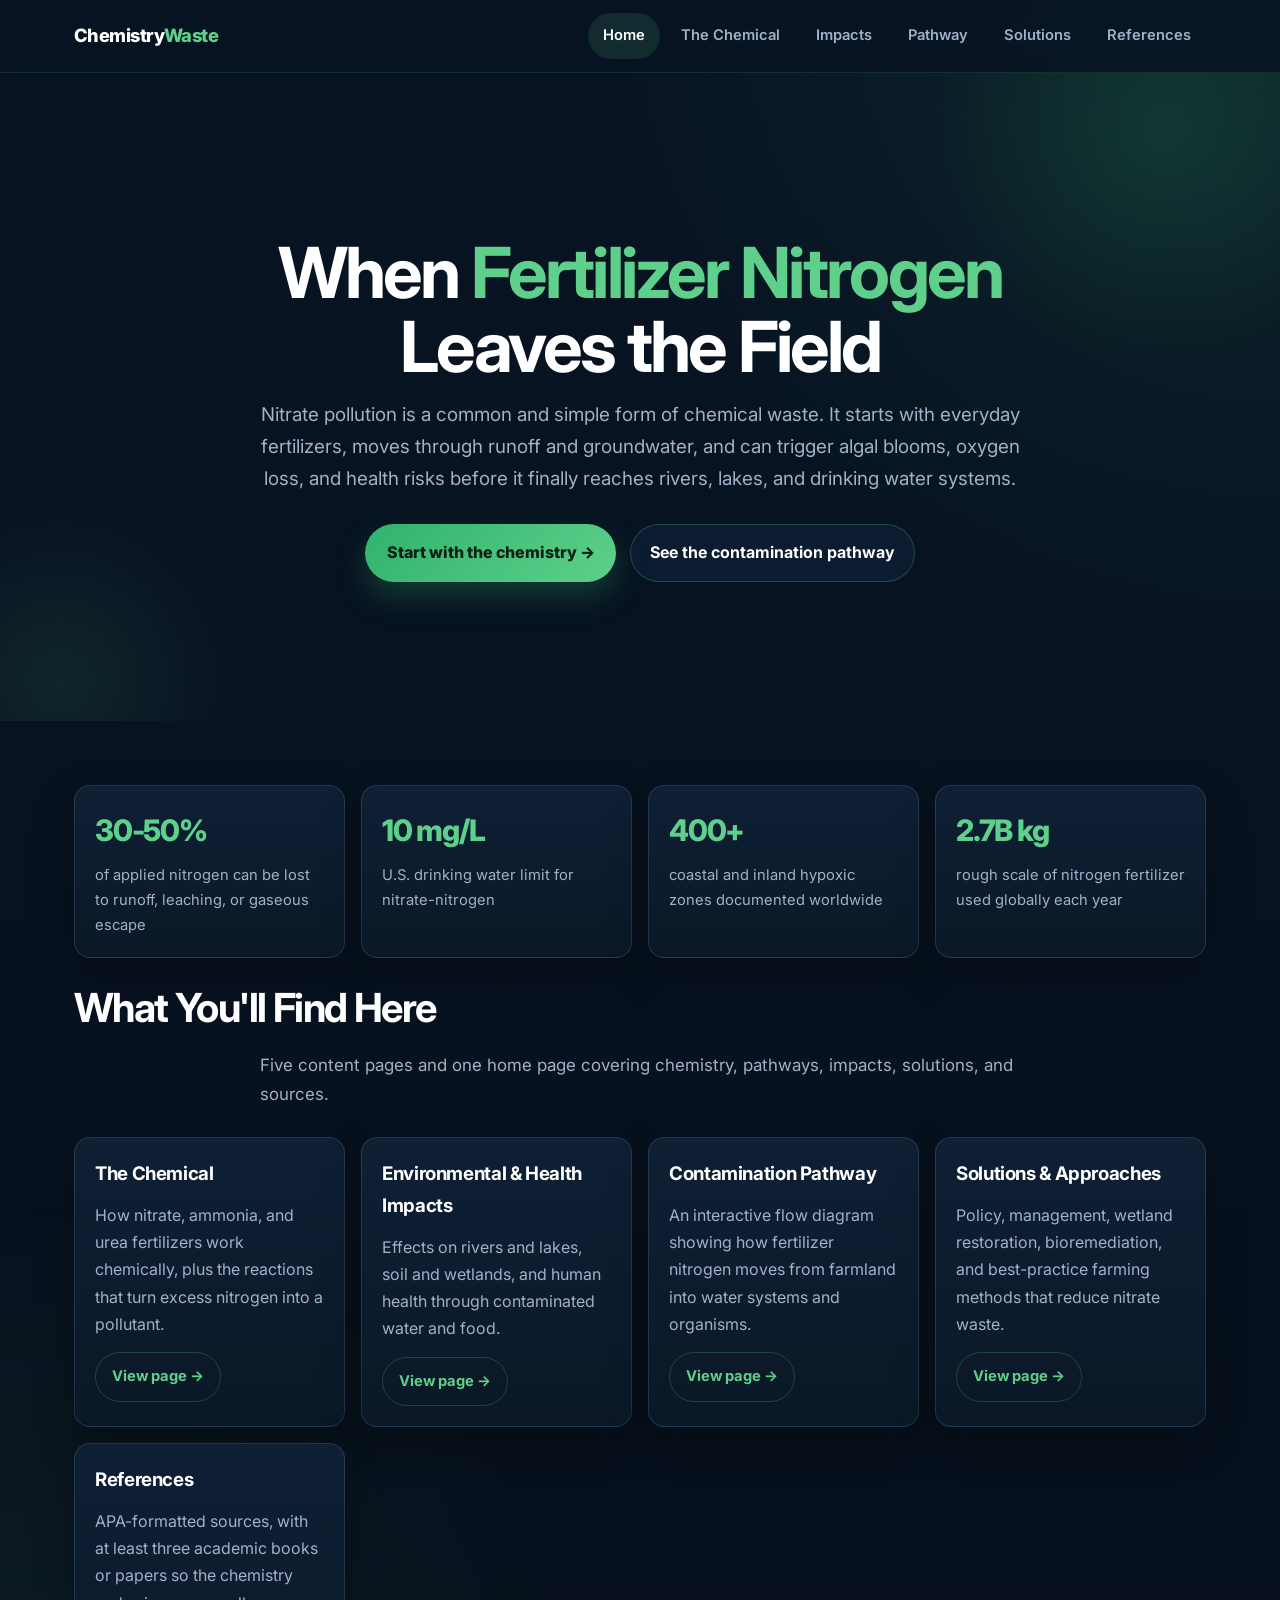
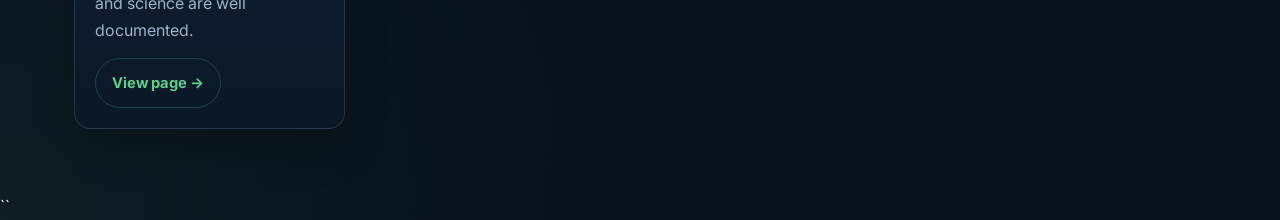
==== docs/index.html @ fd7825a0 "Initial file upload" ====
<!DOCTYPE html>
<html lang="en">
<head>
  <meta charset="UTF-8">
  <meta name="viewport" content="width=device-width, initial-scale=1.0">
  <title>Nitrate Runoff &amp; Eutrophication — Home</title>
  <link rel="stylesheet" href="css/styles.css">
</head>
<body>

  <!-- ======== NAVBAR ======== -->
  <nav class="navbar">
    <div class="nav-inner">
      <a href="index.html" class="logo">Chemistry<span>Waste</span></a>
      <button class="hamburger" aria-label="Menu" onclick="document.querySelector('.nav-links').classList.toggle('open')">
        <span></span><span></span><span></span>
      </button>
      <ul class="nav-links">
        <li><a href="index.html" class="active">Home</a></li>
        <li><a href="pages/chemical.html">The Chemical</a></li>
        <li><a href="pages/impacts.html">Impacts</a></li>
        <li><a href="pages/pathway.html">Pathway</a></li>
        <li><a href="pages/solutions.html">Solutions</a></li>
        <li><a href="pages/references.html">References</a></li>
      </ul>
    </div>
  </nav>

  <section class="hero">
    <div class="hero-content">
      <h1>When <span class="accent">Fertilizer Nitrogen</span> Leaves the Field</h1>
      <p class="subtitle">
        Nitrate pollution is a common and simple form of chemical waste. It starts with everyday fertilizers,
        moves through runoff and groundwater, and can trigger algal blooms, oxygen loss, and health risks
        before it finally reaches rivers, lakes, and drinking water systems.
      </p>
      <div class="hero-actions">
        <a href="pages/chemical.html" class="cta-btn">Start with the chemistry →</a>
        <a href="pages/pathway.html" class="secondary-btn">See the contamination pathway</a>
      </div>
    </div>
  </section>

  <div class="container">
    <div class="stats-strip">
      <div class="stat-card">
        <span class="number">30-50%</span>
        <span class="label">of applied nitrogen can be lost to runoff, leaching, or gaseous escape</span>
      </div>
      <div class="stat-card">
        <span class="number">10 mg/L</span>
        <span class="label">U.S. drinking water limit for nitrate-nitrogen</span>
      </div>
      <div class="stat-card">
        <span class="number">400+</span>
        <span class="label">coastal and inland hypoxic zones documented worldwide</span>
      </div>
      <div class="stat-card">
        <span class="number">2.7B kg</span>
        <span class="label">rough scale of nitrogen fertilizer used globally each year</span>
      </div>
    </div>

    <h2 class="section-title mt-3">What You'll Find Here</h2>
    <p class="section-subtitle">Five content pages and one home page covering chemistry, pathways, impacts, solutions, and sources.</p>

    <div class="page-cards">
      <div class="page-card">
        <h3>The Chemical</h3>
        <p>How nitrate, ammonia, and urea fertilizers work chemically, plus the reactions that turn excess nitrogen into a pollutant.</p>
        <a href="pages/chemical.html" class="card-link">View page →</a>
      </div>
      <div class="page-card">
        <h3>Environmental &amp; Health Impacts</h3>
        <p>Effects on rivers and lakes, soil and wetlands, and human health through contaminated water and food.</p>
        <a href="pages/impacts.html" class="card-link">View page →</a>
      </div>
      <div class="page-card">
        <h3>Contamination Pathway</h3>
        <p>An interactive flow diagram showing how fertilizer nitrogen moves from farmland into water systems and organisms.</p>
        <a href="pages/pathway.html" class="card-link">View page →</a>
      </div>
      <div class="page-card">
        <h3>Solutions &amp; Approaches</h3>
        <p>Policy, management, wetland restoration, bioremediation, and best-practice farming methods that reduce nitrate waste.</p>
        <a href="pages/solutions.html" class="card-link">View page →</a>
      </div>
      <div class="page-card">
        <h3>References</h3>
        <p>APA-formatted sources, with at least three academic books or papers so the chemistry and science are well documented.</p>
        <a href="pages/references.html" class="card-link">View page →</a>
      </div>
    </div>

  </div>

</body>
</html>
``
---- docs/css/styles.css ----
/* ============================================
   Nitrate Runoff & Eutrophication
   Global Stylesheet — css/styles.css
   ============================================ */

@import url('https://fonts.googleapis.com/css2?family=Inter:wght@400;500;600;700;800&display=swap');

:root {
  --navy: #081423;
  --navy-2: #10253c;
  --navy-3: #163552;
  --green: #2fb36c;
  --green-2: #5ed08b;
  --green-3: #1f8f53;
  --white: #ffffff;
  --panel: #0f2136;
  --panel-2: #132941;
  --line: rgba(166, 194, 219, 0.16);
  --text: #e2eaf3;
  --muted: #9fb2c8;
  --shadow: 0 18px 40px rgba(0, 0, 0, 0.28);
  --radius: 16px;
  --radius-sm: 12px;
  --max-width: 1180px;
  --transition: 220ms ease;
}

*, *::before, *::after {
  box-sizing: border-box;
}

html {
  scroll-behavior: smooth;
  font-size: 16px;
}

body {
  margin: 0;
  min-height: 100vh;
  display: flex;
  flex-direction: column;
  background:
    radial-gradient(circle at top right, rgba(47, 179, 108, 0.12), transparent 30%),
    radial-gradient(circle at bottom left, rgba(94, 208, 139, 0.07), transparent 28%),
    linear-gradient(180deg, var(--navy) 0%, #07101c 100%);
  color: var(--text);
  font-family: 'Inter', sans-serif;
  line-height: 1.7;
}

img {
  max-width: 100%;
  display: block;
}

a {
  color: var(--green-2);
  text-decoration: none;
  transition: color var(--transition), opacity var(--transition);
}

a:hover {
  color: var(--green);
}

button,
a {
  -webkit-tap-highlight-color: transparent;
}

button:focus-visible,
a:focus-visible,
input:focus-visible,
textarea:focus-visible,
select:focus-visible {
  outline: 2px solid var(--green-2);
  outline-offset: 3px;
}

.navbar {
  position: sticky;
  top: 0;
  z-index: 1000;
  backdrop-filter: blur(14px);
  background: rgba(8, 20, 35, 0.88);
  border-bottom: 1px solid rgba(94, 208, 139, 0.15);
}

.nav-inner {
  max-width: var(--max-width);
  margin: 0 auto;
  padding: 0 1.5rem;
  height: 72px;
  display: flex;
  align-items: center;
  justify-content: space-between;
  gap: 1rem;
}

.logo {
  font-size: 1.15rem;
  font-weight: 800;
  letter-spacing: -0.03em;
  color: var(--white);
}

.logo span {
  color: var(--green-2);
}

.nav-links {
  list-style: none;
  display: flex;
  align-items: center;
  gap: 0.35rem;
  margin: 0;
  padding: 0;
}

.nav-links a {
  display: block;
  padding: 0.65rem 0.95rem;
  border-radius: 999px;
  color: var(--muted);
  font-size: 0.92rem;
  font-weight: 600;
}

.nav-links a:hover,
.nav-links a.active {
  color: var(--white);
  background: rgba(94, 208, 139, 0.12);
}

.hamburger {
  display: none;
  border: 0;
  background: transparent;
  padding: 0.25rem;
  cursor: pointer;
}

.hamburger span {
  display: block;
  width: 24px;
  height: 2px;
  margin: 5px 0;
  border-radius: 999px;
  background: var(--white);
  transition: transform var(--transition), opacity var(--transition);
}

.container {
  width: 100%;
  max-width: var(--max-width);
  margin: 0 auto;
  padding: 2rem 1.5rem 4rem;
  flex: 1;
}

main {
  flex: 1;
}

.hero {
  position: relative;
  overflow: hidden;
  padding: 5.5rem 1.5rem 4rem;
  text-align: center;
  min-height: 72vh;
  display: grid;
  place-items: center;
}

.hero::before,
.hero::after {
  content: '';
  position: absolute;
  inset: auto;
  border-radius: 50%;
  pointer-events: none;
}

.hero::before {
  width: 480px;
  height: 480px;
  top: -180px;
  right: -120px;
  background: radial-gradient(circle, rgba(47, 179, 108, 0.15), transparent 68%);
}

.hero::after {
  width: 360px;
  height: 360px;
  left: -120px;
  bottom: -140px;
  background: radial-gradient(circle, rgba(94, 208, 139, 0.1), transparent 68%);
}

.hero-content {
  position: relative;
  z-index: 1;
  max-width: 880px;
}

.eyebrow {
  display: inline-flex;
  align-items: center;
  gap: 0.5rem;
  padding: 0.45rem 0.85rem;
  margin-bottom: 1.1rem;
  border: 1px solid rgba(94, 208, 139, 0.22);
  border-radius: 999px;
  background: rgba(15, 33, 54, 0.7);
  color: var(--green-2);
  font-size: 0.82rem;
  font-weight: 700;
  letter-spacing: 0.08em;
  text-transform: uppercase;
}

.hero h1,
.section-title {
  margin: 0;
  color: var(--white);
  letter-spacing: -0.04em;
}

.hero h1 {
  font-size: clamp(2.4rem, 6vw, 4.4rem);
  line-height: 1.04;
  margin-bottom: 1rem;
}

.accent {
  color: var(--green-2);
}

.hero .subtitle,
.section-subtitle {
  margin: 0 auto;
  color: var(--muted);
  font-size: 1.06rem;
  max-width: 760px;
}

.hero .subtitle {
  font-size: clamp(1rem, 2vw, 1.18rem);
}

.hero-actions {
  margin-top: 1.8rem;
  display: flex;
  justify-content: center;
  gap: 0.85rem;
  flex-wrap: wrap;
}

.cta-btn,
.secondary-btn,
.card-link {
  display: inline-flex;
  align-items: center;
  justify-content: center;
  gap: 0.45rem;
  border-radius: 999px;
  transition: transform var(--transition), background var(--transition), color var(--transition), border-color var(--transition);
}

.cta-btn {
  padding: 0.9rem 1.35rem;
  background: linear-gradient(135deg, var(--green) 0%, var(--green-2) 100%);
  color: #082012;
  font-weight: 800;
  box-shadow: 0 14px 30px rgba(47, 179, 108, 0.25);
}

.cta-btn:hover {
  transform: translateY(-1px);
  color: #082012;
}

.secondary-btn {
  padding: 0.9rem 1.2rem;
  border: 1px solid rgba(94, 208, 139, 0.24);
  color: var(--white);
  background: rgba(15, 33, 54, 0.72);
  font-weight: 700;
}

.secondary-btn:hover {
  transform: translateY(-1px);
  color: var(--white);
  border-color: rgba(94, 208, 139, 0.42);
}

.stats-strip {
  margin-top: 2rem;
  display: grid;
  grid-template-columns: repeat(auto-fit, minmax(220px, 1fr));
  gap: 1rem;
}

.stat-card,
.page-card,
.sub-section,
.chart-container,
.reaction-box,
.highlight-box,
.challenge-box,
.ref-note,
.modal,
.process-card,
.info-card,
.solution-card,
.source-card {
  background: linear-gradient(180deg, rgba(15, 33, 54, 0.96) 0%, rgba(11, 24, 39, 0.98) 100%);
  border: 1px solid var(--line);
  box-shadow: var(--shadow);
}

.stat-card {
  border-radius: var(--radius);
  padding: 1.2rem 1.25rem;
  text-align: left;
}

.stat-card .number {
  display: block;
  font-size: 1.85rem;
  font-weight: 800;
  color: var(--green-2);
  letter-spacing: -0.04em;
}

.stat-card .label {
  display: block;
  margin-top: 0.45rem;
  color: var(--muted);
  font-size: 0.92rem;
}

.section-title {
  font-size: clamp(1.8rem, 4vw, 2.5rem);
  margin-bottom: 0.55rem;
}

.section-subtitle {
  margin-bottom: 1.8rem;
}

.sub-section {
  margin: 0 0 1.5rem;
  padding: 1.35rem;
  border-radius: var(--radius);
}

.sub-section h3,
.chart-container h4,
.modal h3,
.page-card h3,
.process-card h3,
.info-card h3,
.solution-card h3,
.source-card h3 {
  margin: 0 0 0.75rem;
  color: var(--white);
  letter-spacing: -0.02em;
}

.sub-section h3 {
  display: inline-flex;
  align-items: center;
  gap: 0.55rem;
  padding-bottom: 0.35rem;
  border-bottom: 2px solid rgba(94, 208, 139, 0.22);
  color: var(--green-2);
}

.sub-section h4 {
  margin: 1rem 0 0.45rem;
  color: var(--white);
  font-size: 1.02rem;
}

.sub-section p,
.sub-section ul,
.sub-section ol,
.sub-section li {
  color: var(--text);
}

.sub-section ul,
.sub-section ol {
  padding-left: 1.25rem;
}

.sub-section li {
  margin-bottom: 0.4rem;
}

.page-cards,
.grid-2,
.grid-3,
.solution-grid {
  display: grid;
  gap: 1rem;
}

.page-cards,
.solution-grid {
  grid-template-columns: repeat(auto-fit, minmax(250px, 1fr));
}

.grid-2 {
  grid-template-columns: repeat(auto-fit, minmax(280px, 1fr));
}

.grid-3 {
  grid-template-columns: repeat(auto-fit, minmax(220px, 1fr));
}

.page-card,
.process-card,
.info-card,
.solution-card,
.source-card {
  border-radius: var(--radius);
  padding: 1.25rem;
}

.page-card p,
.process-card p,
.info-card p,
.solution-card p,
.source-card p {
  margin: 0 0 0.9rem;
  color: var(--muted);
}

.card-link {
  padding: 0.7rem 1rem;
  border: 1px solid rgba(94, 208, 139, 0.24);
  color: var(--green-2);
  font-weight: 700;
  font-size: 0.92rem;
}

.card-link:hover {
  background: rgba(94, 208, 139, 0.08);
  color: var(--white);
}

.data-table-wrapper {
  overflow-x: auto;
  margin: 1rem 0;
}

.data-table {
  width: 100%;
  border-collapse: collapse;
  min-width: 650px;
  background: var(--panel);
  border: 1px solid var(--line);
  border-radius: var(--radius);
  overflow: hidden;
}

.data-table th,
.data-table td {
  padding: 0.9rem 1rem;
  text-align: left;
  border-bottom: 1px solid rgba(255, 255, 255, 0.05);
}

.data-table thead th {
  background: rgba(16, 37, 60, 0.9);
  color: var(--green-2);
  font-size: 0.8rem;
  letter-spacing: 0.06em;
  text-transform: uppercase;
}

.data-table tbody tr:hover {
  background: rgba(94, 208, 139, 0.06);
}

.chart-container {
  border-radius: var(--radius);
  padding: 1.2rem;
  margin: 1.25rem 0;
}

.chart-container h4 {
  font-size: 1rem;
  color: var(--white);
}

.chart-container canvas {
  max-height: 440px;
}

.svg-diagram {
  overflow-x: auto;
  display: flex;
  justify-content: center;
  margin: 1rem 0;
}

.svg-diagram svg {
  max-width: 100%;
  height: auto;
}

.reaction-box {
  border-radius: var(--radius);
  padding: 1.35rem;
  margin: 1rem 0;
}

.reaction-flow {
  display: grid;
  grid-template-columns: 1fr auto 1fr;
  gap: 1rem;
  align-items: center;
  margin-top: 1rem;
}

.reaction-side,
.reaction-center {
  padding: 1rem;
  border-radius: var(--radius-sm);
  background: rgba(8, 20, 35, 0.55);
  border: 1px solid rgba(94, 208, 139, 0.12);
}

.reaction-center {
  min-width: 180px;
}

.reaction-arrow {
  color: var(--green-2);
  font-size: 1.8rem;
  font-weight: 800;
}

.reaction-label {
  display: inline-block;
  margin-top: 0.5rem;
  color: var(--muted);
  font-size: 0.84rem;
}

.reaction-conditions {
  margin-top: 1rem;
  padding: 0.8rem 0.95rem;
  border-radius: var(--radius-sm);
  background: rgba(47, 179, 108, 0.08);
  color: var(--text);
  font-size: 0.92rem;
}

.flow-diagram {
  display: grid;
  grid-auto-flow: column;
  grid-auto-columns: minmax(145px, 1fr);
  gap: 0.85rem;
  overflow-x: auto;
  padding: 0.5rem 0.15rem 1rem;
}

.flow-node {
  position: relative;
  border-radius: var(--radius);
  padding: 1rem 0.9rem;
  text-align: center;
  cursor: pointer;
  user-select: none;
  border: 1px solid rgba(94, 208, 139, 0.2);
  background: linear-gradient(180deg, rgba(19, 41, 65, 0.96), rgba(12, 26, 42, 0.96));
  transition: transform var(--transition), border-color var(--transition), box-shadow var(--transition);
  min-height: 108px;
}

.flow-node:hover {
  transform: translateY(-2px);
  border-color: rgba(94, 208, 139, 0.45);
  box-shadow: 0 14px 28px rgba(0, 0, 0, 0.25);
}

.flow-node::after {
  content: '→';
  position: absolute;
  right: -0.95rem;
  top: 50%;
  transform: translateY(-50%);
  color: var(--green-2);
  font-size: 1.35rem;
  font-weight: 800;
}

.flow-node:last-child::after {
  content: '';
}

.node-title {
  display: block;
  font-size: 0.95rem;
  font-weight: 800;
  color: var(--white);
  line-height: 1.25;
}

.node-subtitle {
  display: block;
  margin-top: 0.45rem;
  color: var(--green-2);
  font-size: 0.78rem;
  font-weight: 700;
}

.node-meta {
  display: block;
  margin-top: 0.45rem;
  color: var(--muted);
  font-size: 0.76rem;
}

.modal-overlay {
  position: fixed;
  inset: 0;
  display: grid;
  place-items: center;
  padding: 1rem;
  background: rgba(4, 10, 18, 0.74);
  backdrop-filter: blur(5px);
  opacity: 0;
  pointer-events: none;
  transition: opacity var(--transition);
  z-index: 2000;
}

.modal-overlay.active {
  opacity: 1;
  pointer-events: auto;
}

.modal {
  position: relative;
  width: min(100%, 720px);
  max-height: min(86vh, 820px);
  overflow: auto;
  border-radius: 22px;
  padding: 1.35rem;
  transform: translateY(10px) scale(0.98);
  transition: transform var(--transition);
}

.modal-overlay.active .modal {
  transform: translateY(0) scale(1);
}

.modal-close {
  position: absolute;
  top: 0.85rem;
  right: 0.95rem;
  border: 0;
  background: transparent;
  color: var(--muted);
  font-size: 1.9rem;
  line-height: 1;
  cursor: pointer;
}

.modal-close:hover {
  color: var(--white);
}

.modal h3 {
  padding-right: 2rem;
  font-size: 1.35rem;
}

.modal-label {
  margin: 1rem 0 0.35rem;
  color: var(--green-2);
  font-size: 0.74rem;
  font-weight: 800;
  letter-spacing: 0.1em;
  text-transform: uppercase;
}

.modal-value {
  margin: 0;
  color: var(--text);
}

.highlight-box,
.challenge-box,
.ref-note {
  border-radius: var(--radius);
  padding: 1.2rem;
  margin: 1rem 0 1.25rem;
}

.highlight-box {
  border-left: 4px solid var(--green-2);
}

.challenge-box {
  border-left: 4px solid #f5b94f;
}

.ref-note {
  border-left: 4px solid rgba(94, 208, 139, 0.8);
}

.highlight-box h4,
.challenge-box h4 {
  margin: 0 0 0.45rem;
  color: var(--white);
}

.ref-list {
  padding-left: 1.25rem;
}

.ref-list li {
  margin-bottom: 1rem;
  color: var(--text);
}

.ref-list li.placeholder {
  color: var(--muted);
  font-style: italic;
}

.site-footer {
  margin-top: auto;
  padding: 1.2rem 1rem 1.35rem;
  text-align: center;
  color: var(--muted);
  border-top: 1px solid rgba(255, 255, 255, 0.06);
  background: rgba(6, 13, 22, 0.5);
}

.mt-1 { margin-top: 0.35rem; }
.mt-2 { margin-top: 0.7rem; }
.mt-3 { margin-top: 1rem; }
.mt-4 { margin-top: 1.5rem; }
.mb-0 { margin-bottom: 0; }

@media (max-width: 980px) {
  .nav-inner {
    padding: 0 1rem;
  }

  .hero {
    min-height: 64vh;
    padding-top: 4.75rem;
  }
}

@media (max-width: 840px) {
  .hamburger {
    display: inline-block;
  }

  .nav-links {
    position: absolute;
    top: 72px;
    left: 0;
    right: 0;
    display: grid;
    gap: 0.15rem;
    padding: 0.75rem 1rem 1rem;
    background: rgba(8, 20, 35, 0.97);
    border-bottom: 1px solid rgba(94, 208, 139, 0.14);
    max-height: 0;
    overflow: hidden;
    opacity: 0;
    transition: max-height var(--transition), opacity var(--transition);
  }

  .nav-links.open {
    max-height: 420px;
    opacity: 1;
  }

  .nav-links a {
    border-radius: 14px;
    padding: 0.85rem 0.95rem;
    background: rgba(255, 255, 255, 0.02);
  }

  .hero-actions {
    flex-direction: column;
    align-items: stretch;
  }

  .reaction-flow {
    grid-template-columns: 1fr;
  }

  .reaction-arrow {
    transform: rotate(90deg);
    text-align: center;
  }
}

@media (max-width: 620px) {
  .container {
    padding: 1.4rem 1rem 3rem;
  }

  .stats-strip {
    grid-template-columns: 1fr;
  }

  .section-title {
    font-size: 1.7rem;
  }

  .sub-section,
  .page-card,
  .process-card,
  .info-card,
  .solution-card,
  .source-card,
  .chart-container,
  .reaction-box,
  .modal {
    padding: 1rem;
    border-radius: 14px;
  }

  .flow-node::after {
    right: -0.7rem;
  }

  .data-table th,
  .data-table td {
    padding: 0.75rem 0.8rem;
    font-size: 0.84rem;
  }
}
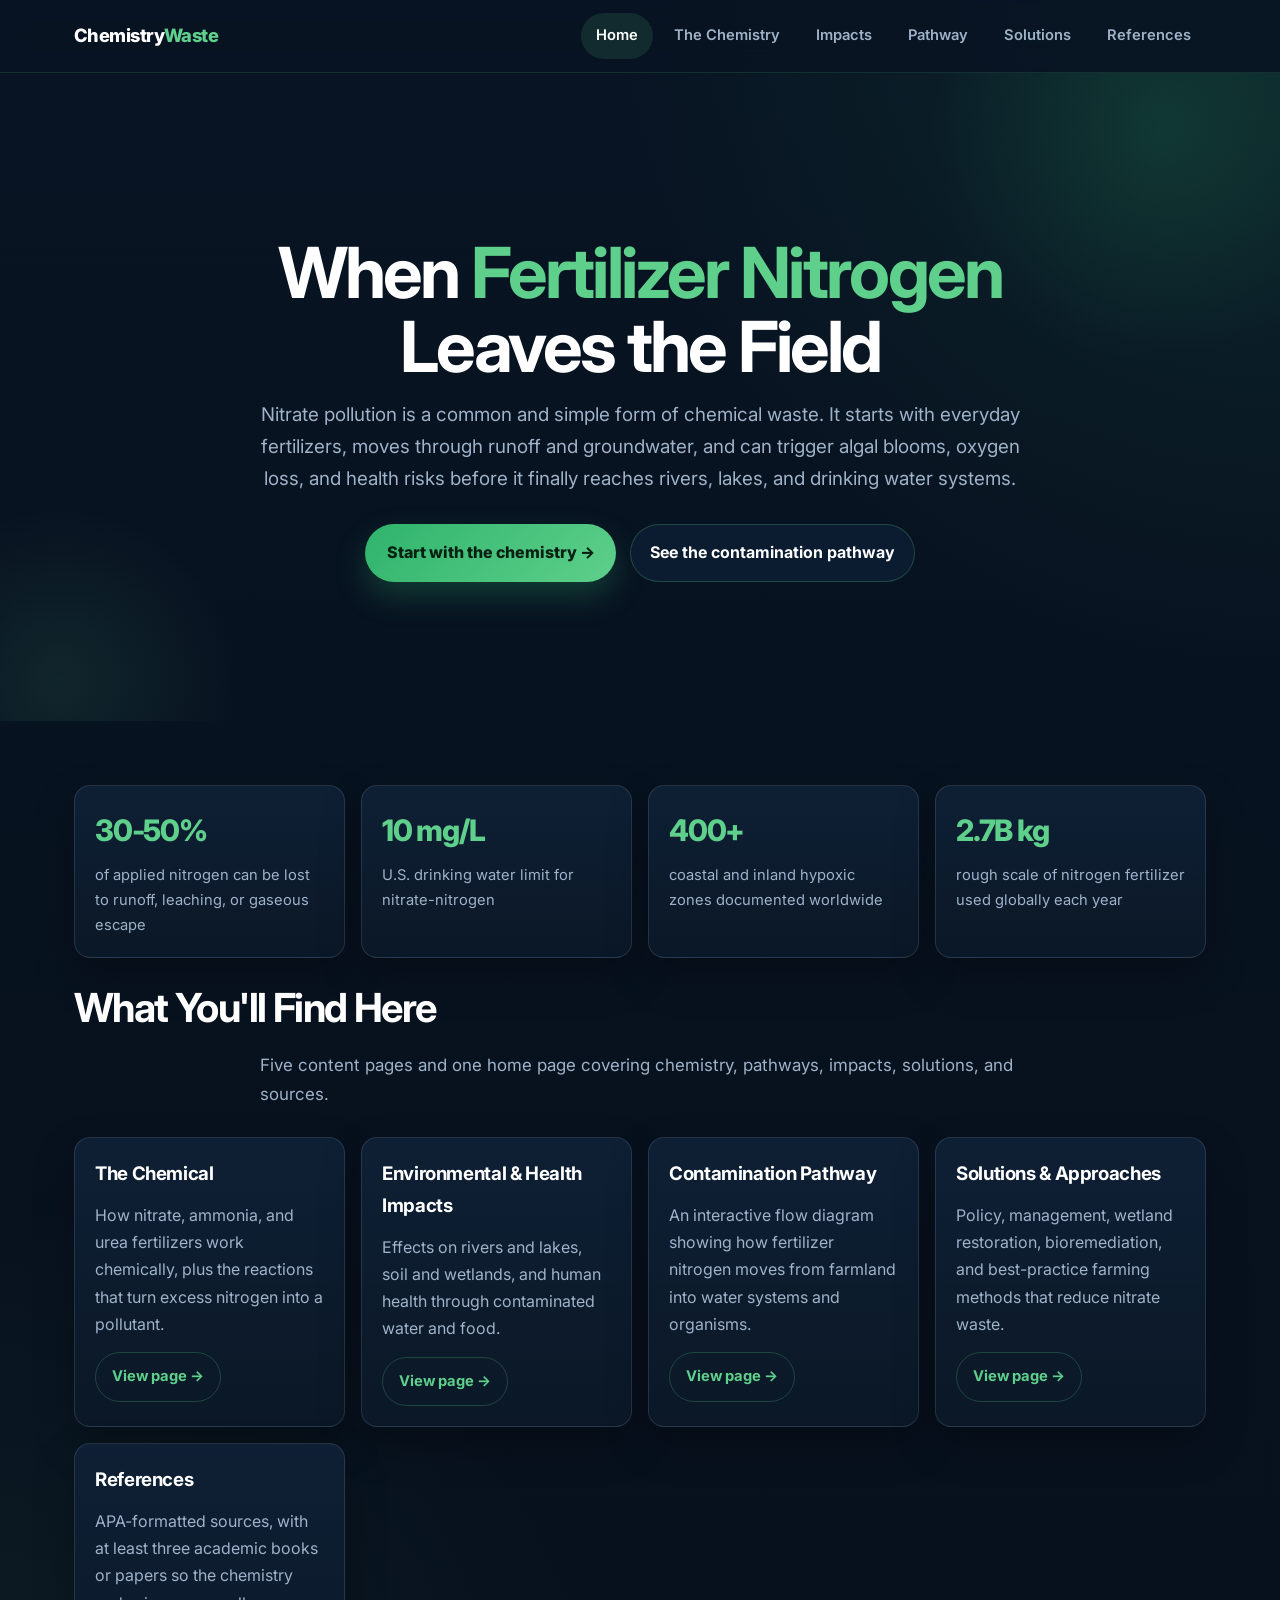
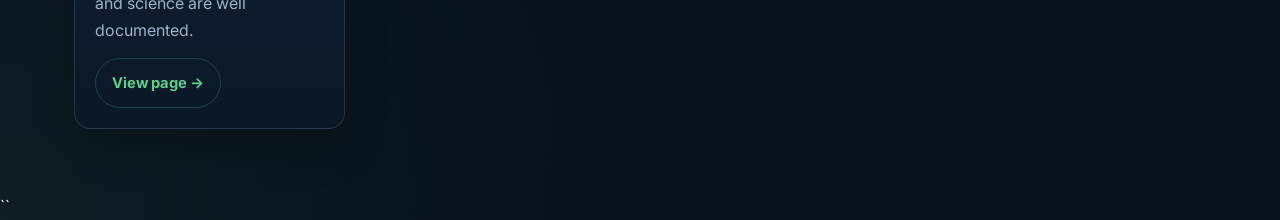
==== commit 39b7769a: "Add files via upload" ====
--- a/docs/index.html
+++ b/docs/index.html
@@ -17,7 +17,7 @@
       </button>
       <ul class="nav-links">
         <li><a href="index.html" class="active">Home</a></li>
-        <li><a href="pages/chemical.html">The Chemical</a></li>
+        <li><a href="pages/chemical.html">The Chemistry</a></li>
         <li><a href="pages/impacts.html">Impacts</a></li>
         <li><a href="pages/pathway.html">Pathway</a></li>
         <li><a href="pages/solutions.html">Solutions</a></li>
